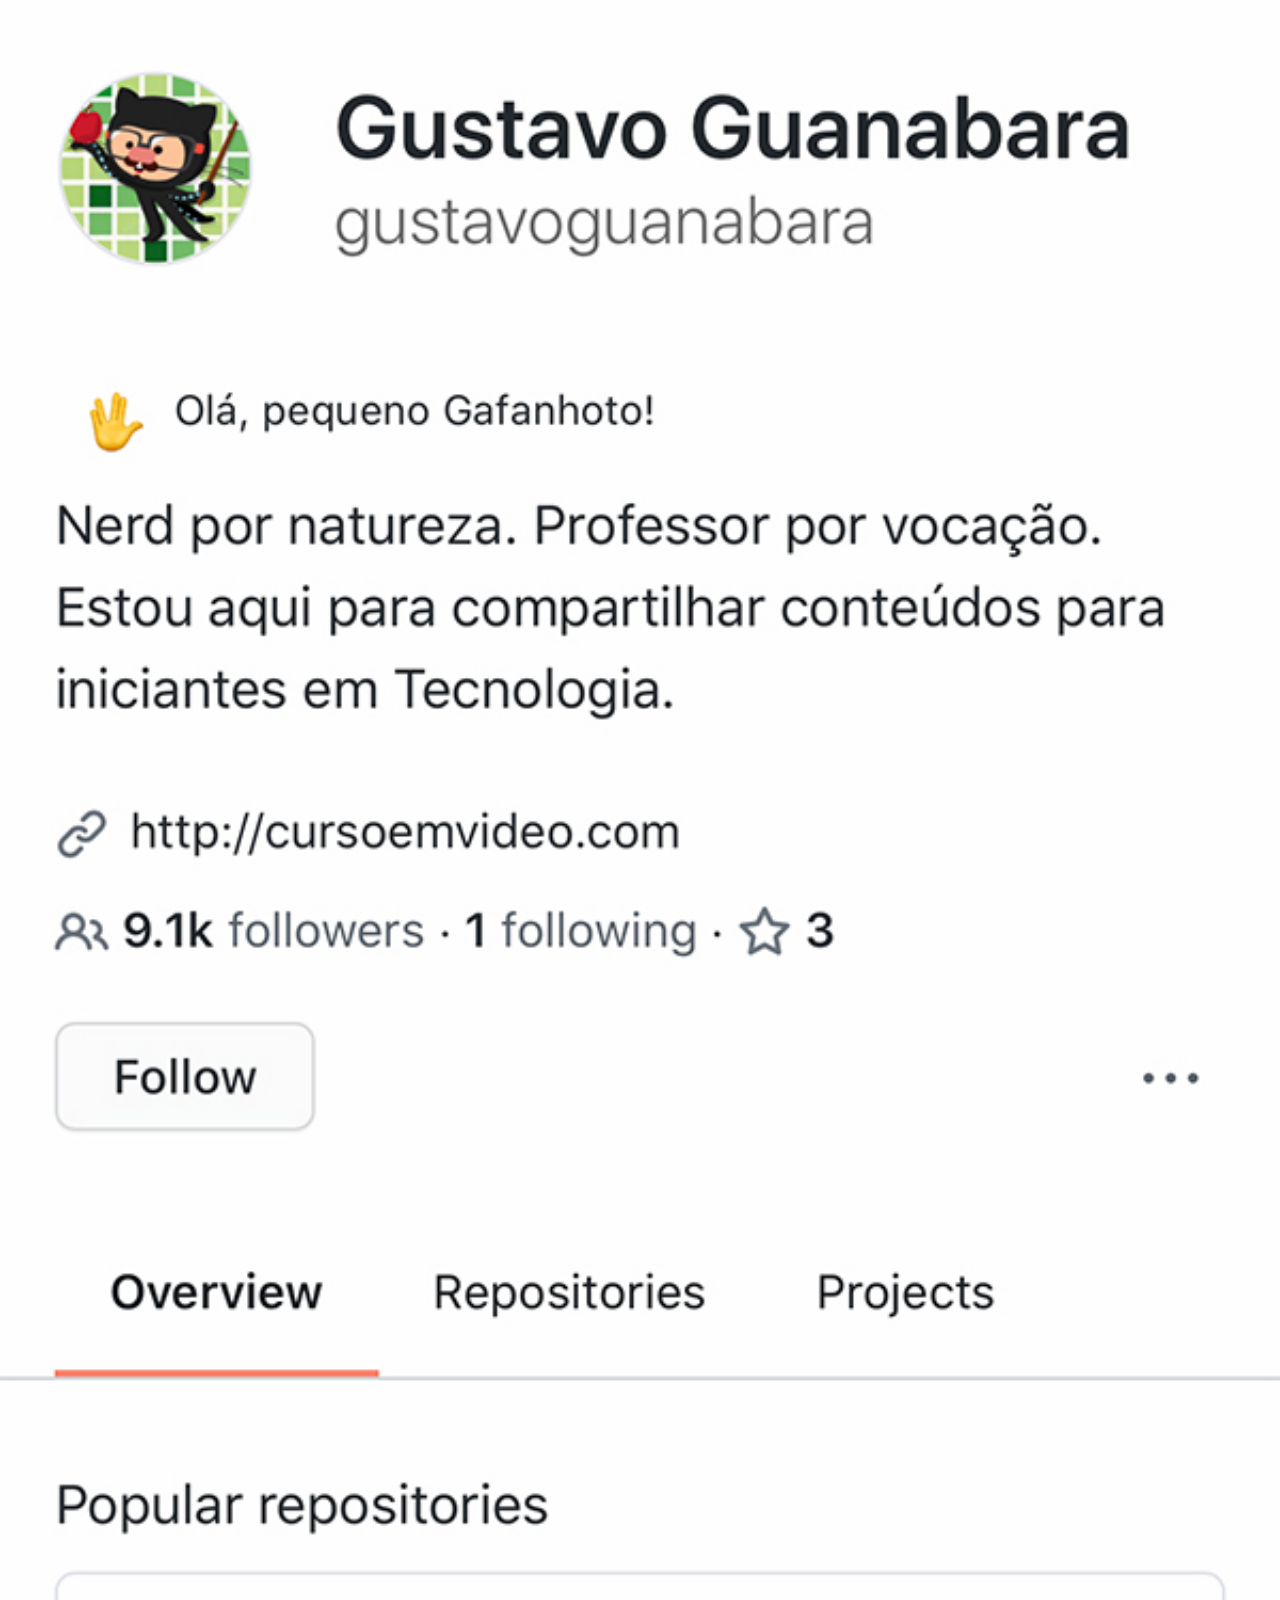
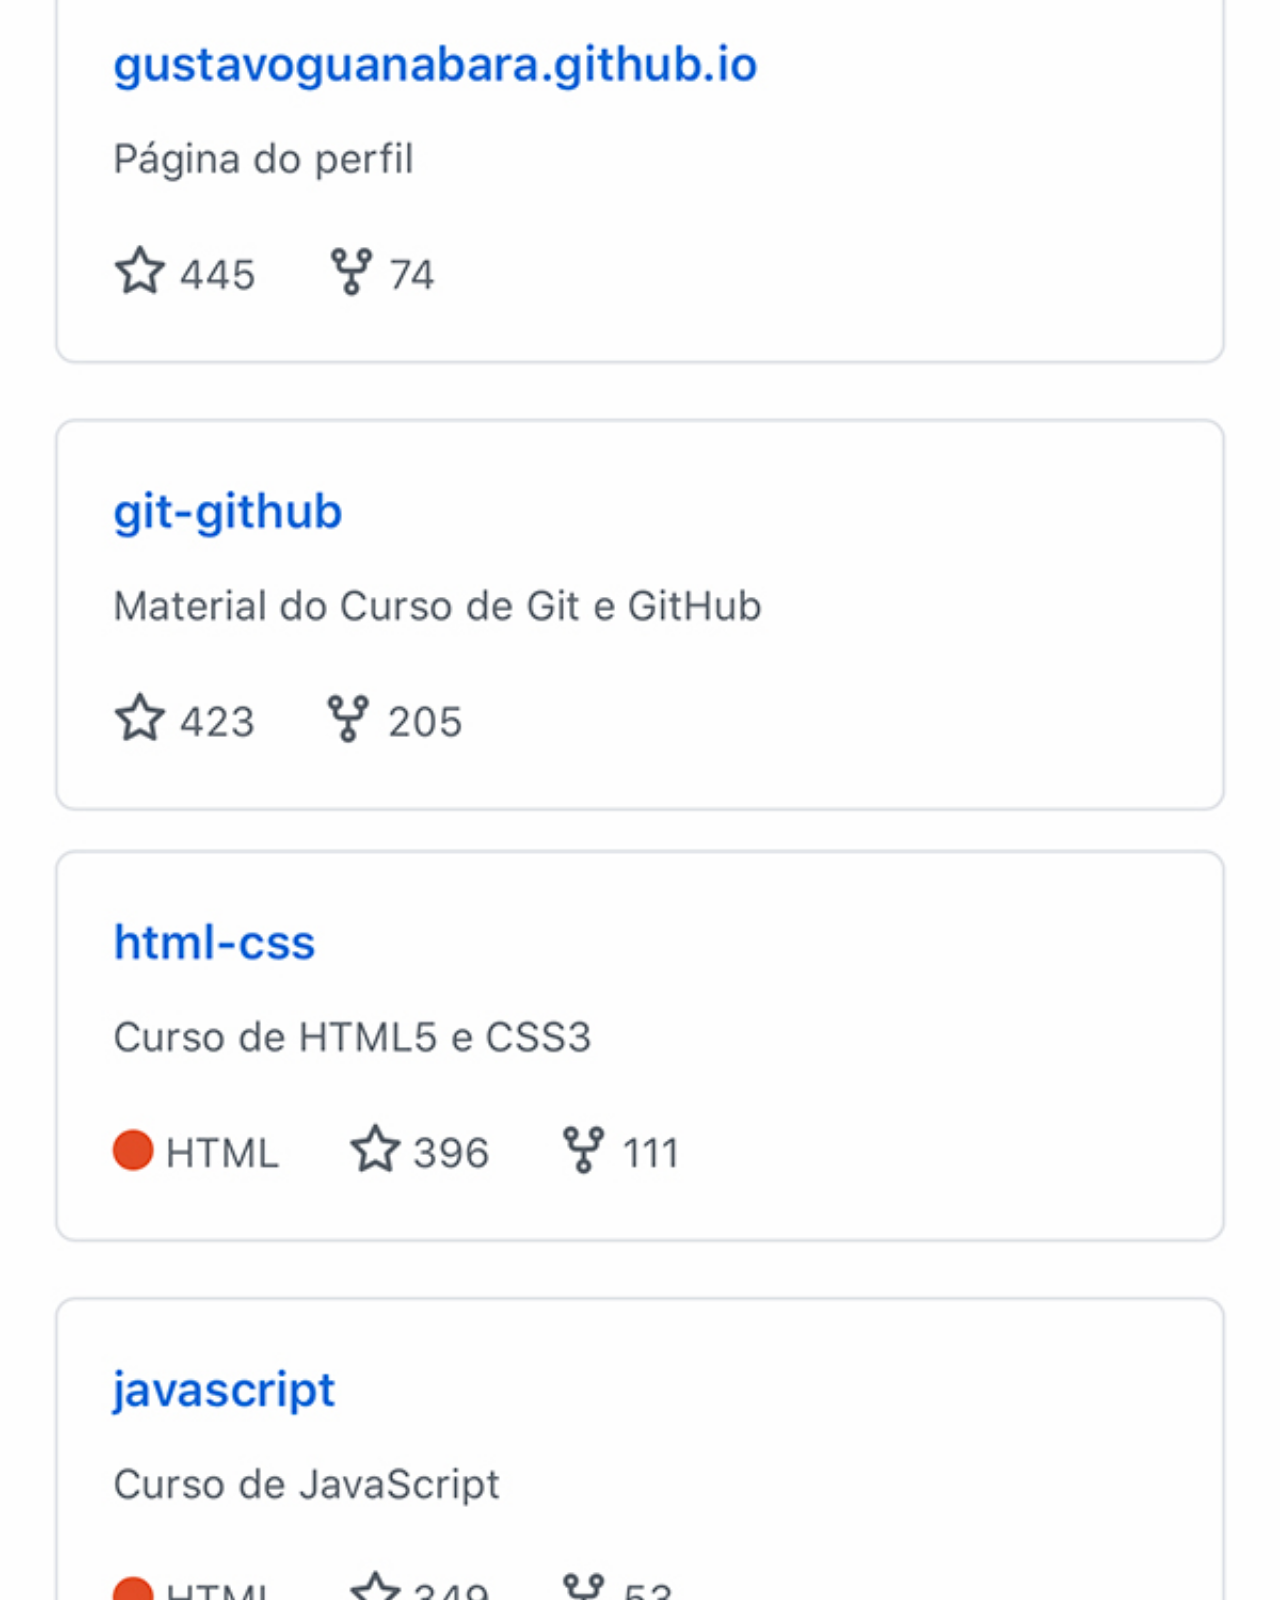
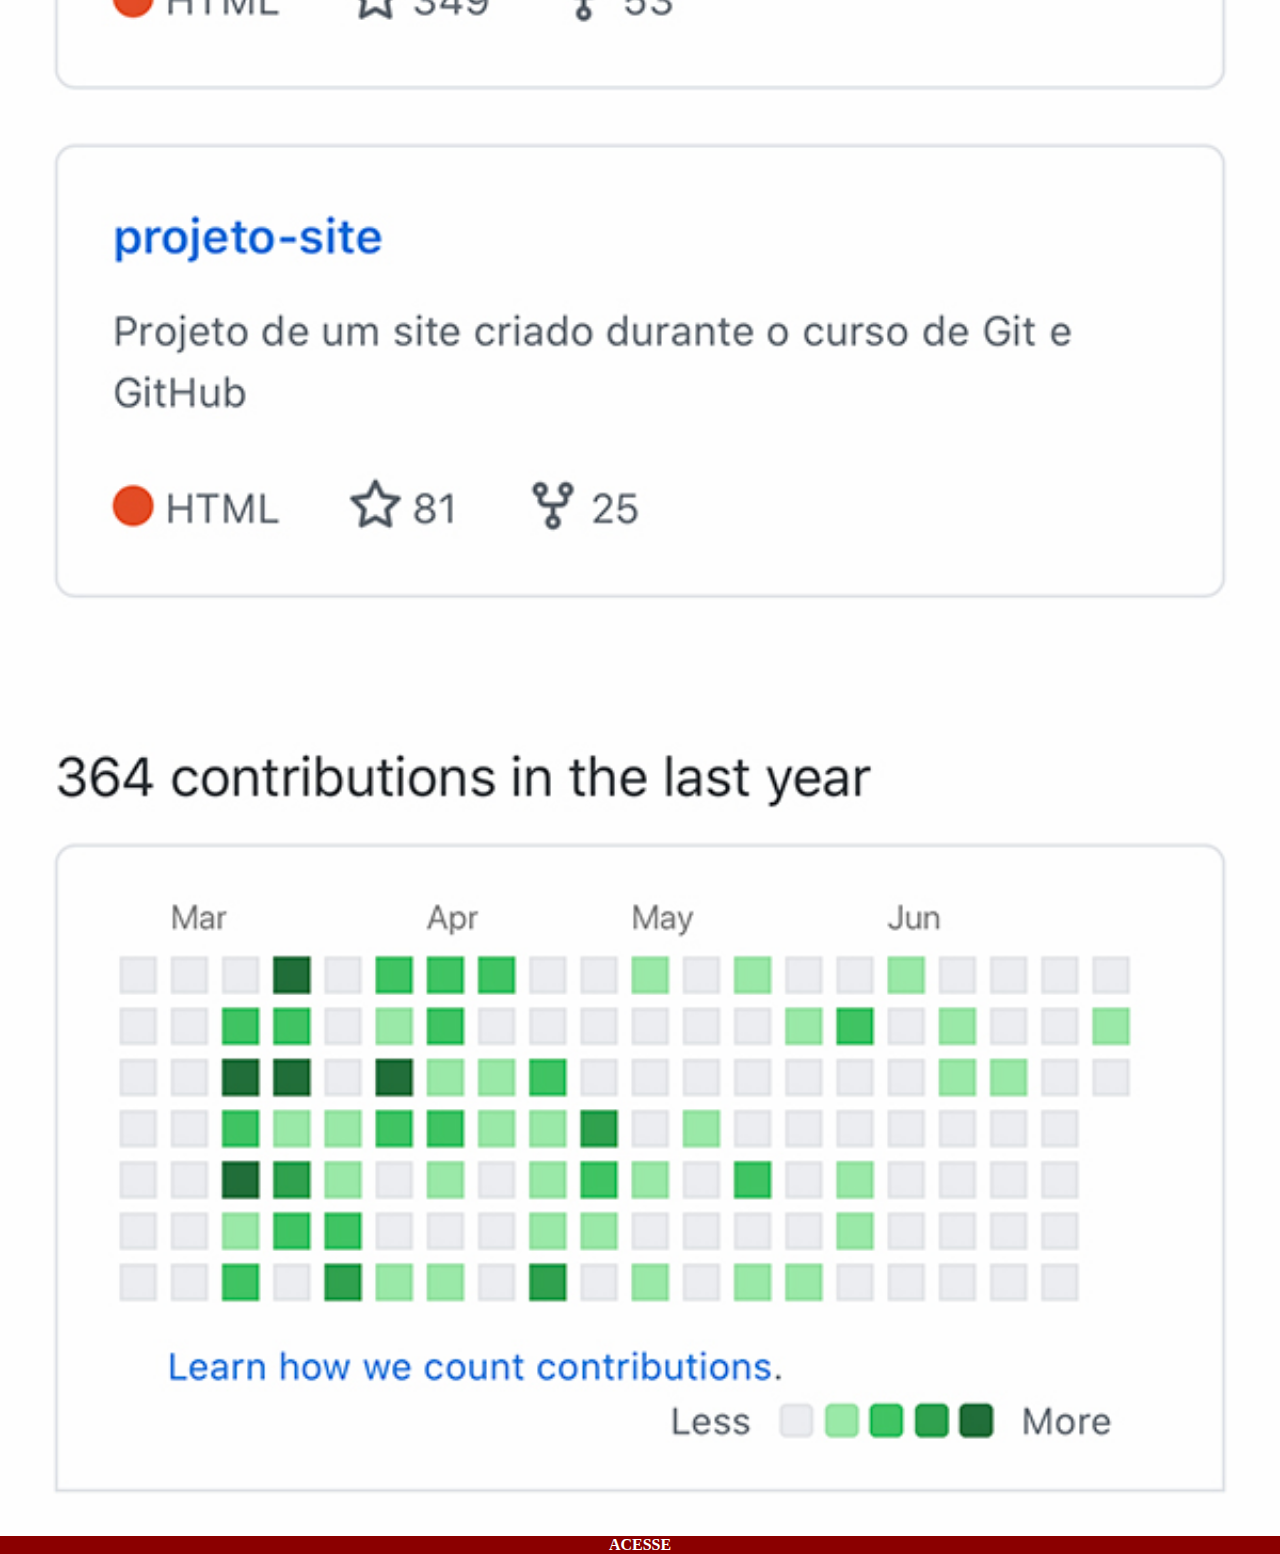
==== github.html @ 98ea1b23 "." ====
<!DOCTYPE html>
<html lang="pt-br">
<head>
    <meta charset="UTF-8">
    <meta http-equiv="X-UA-Compatible" content="IE=edge">
    <meta name="viewport" content="width=device-width, initial-scale=1.0">
    <link rel="stylesheet" href="estilos/sociais.css">
    <title></title>
</head>
<body>
    <img src="imagens/tela-github.jpg" alt="">
    <a href="https://github.com/kelvencosta/" target="_blank">ACESSE</a>
</body>
</html>
---- estilos/sociais.css ----
@charset "UTF-8";

*{
    margin: 0px;
    padding: 0px;
}

::-webkit-scrollbar {
    width: 0px;
    height: 0px;
}

img {
    width: 100vw;
}

a {
    display: block;
    background-color: darkred;
    color: white;
    padding: 2opx;
    text-align: center;
    font-weight: bolder;
    text-decoration: none;
}

a:hover {
    background-color: red;
}
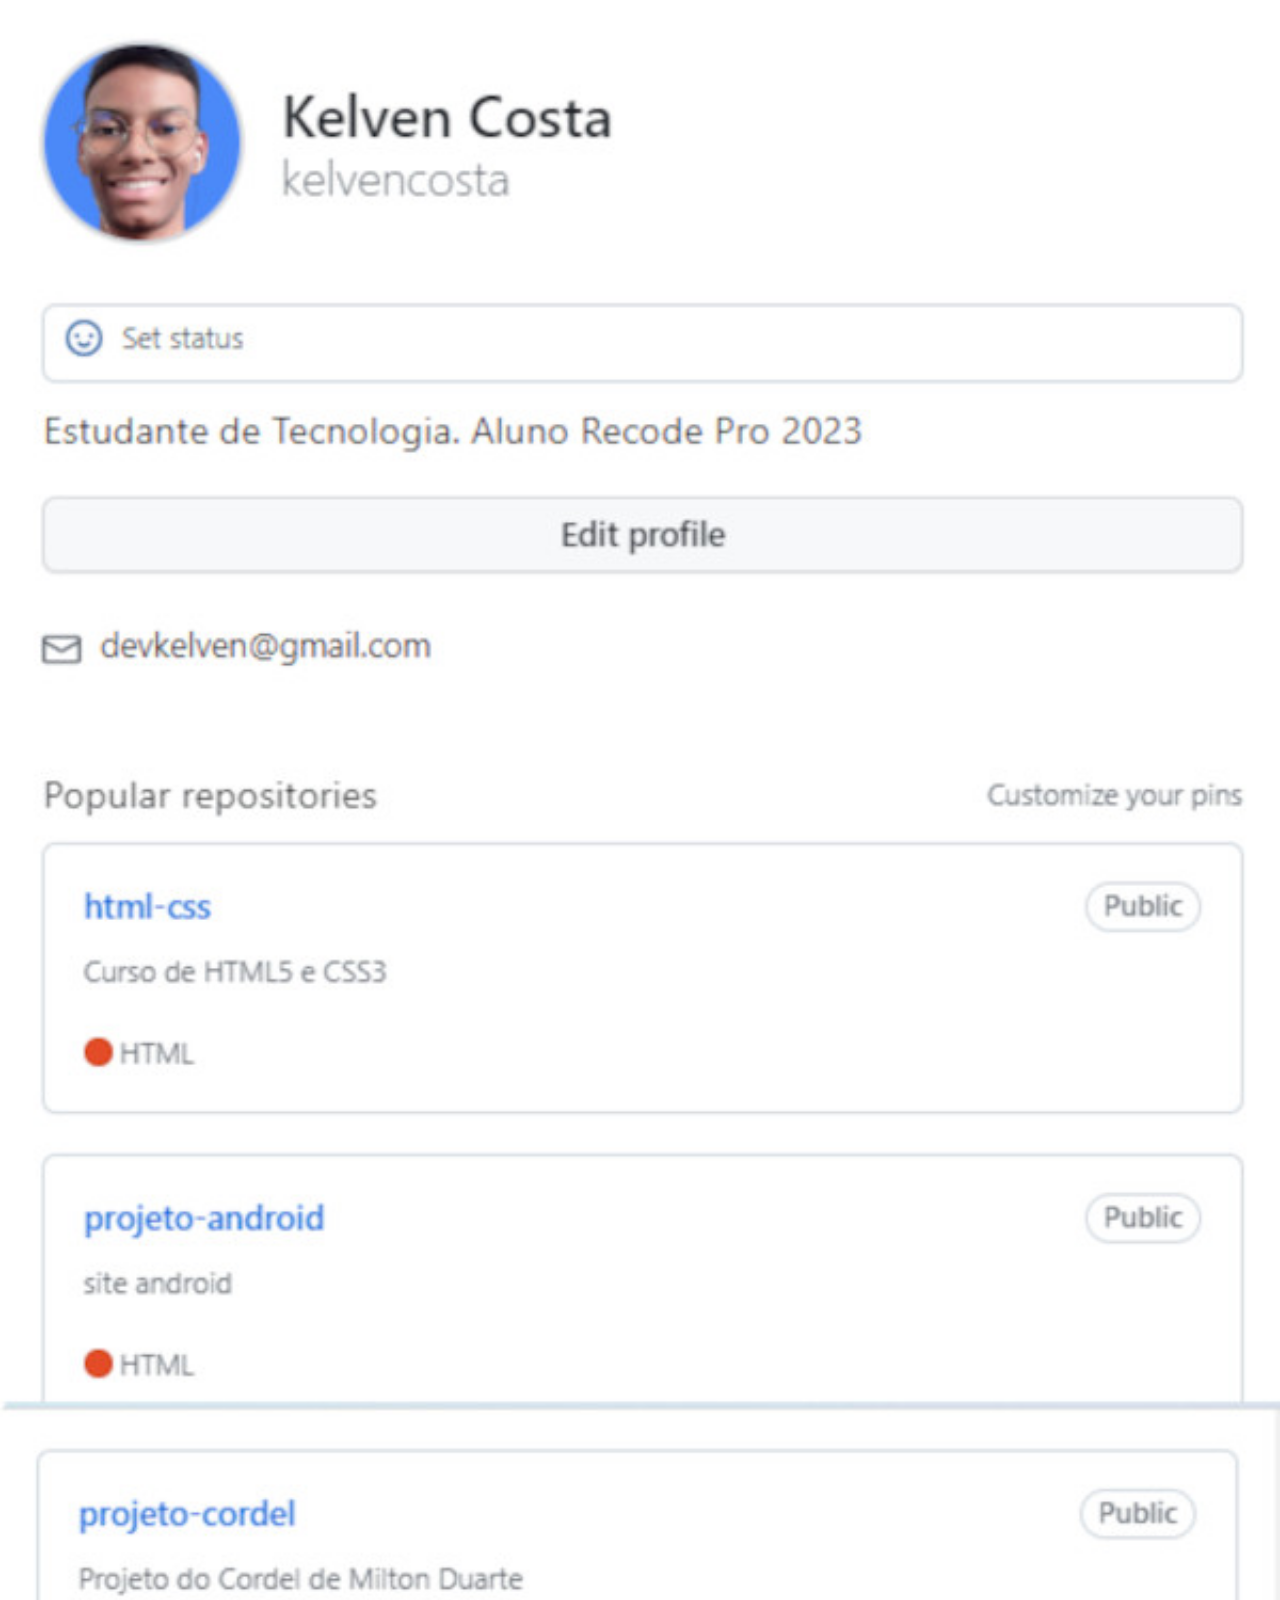
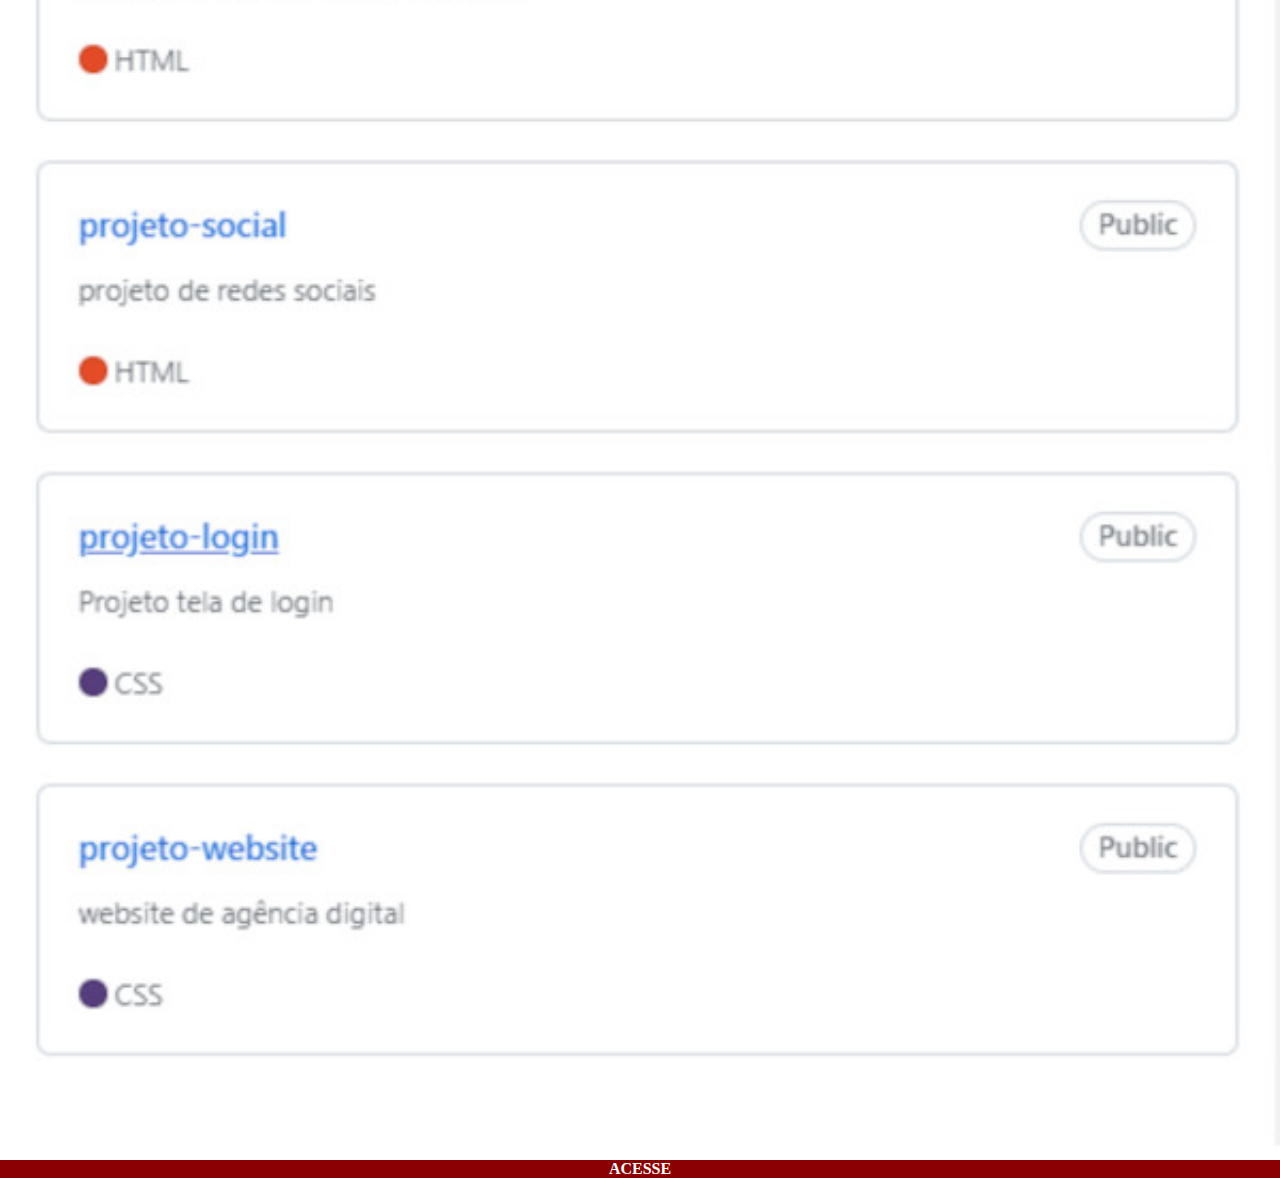
==== commit abbcc7a8: "restore" ====
--- a/github.html
+++ b/github.html
@@ -8,7 +8,7 @@
     <title></title>
 </head>
 <body>
-    <img src="imagens/tela-github.jpg" alt="">
+    <img src="imagens/tela-github.jpg">
     <a href="https://github.com/kelvencosta/" target="_blank">ACESSE</a>
 </body>
 </html>